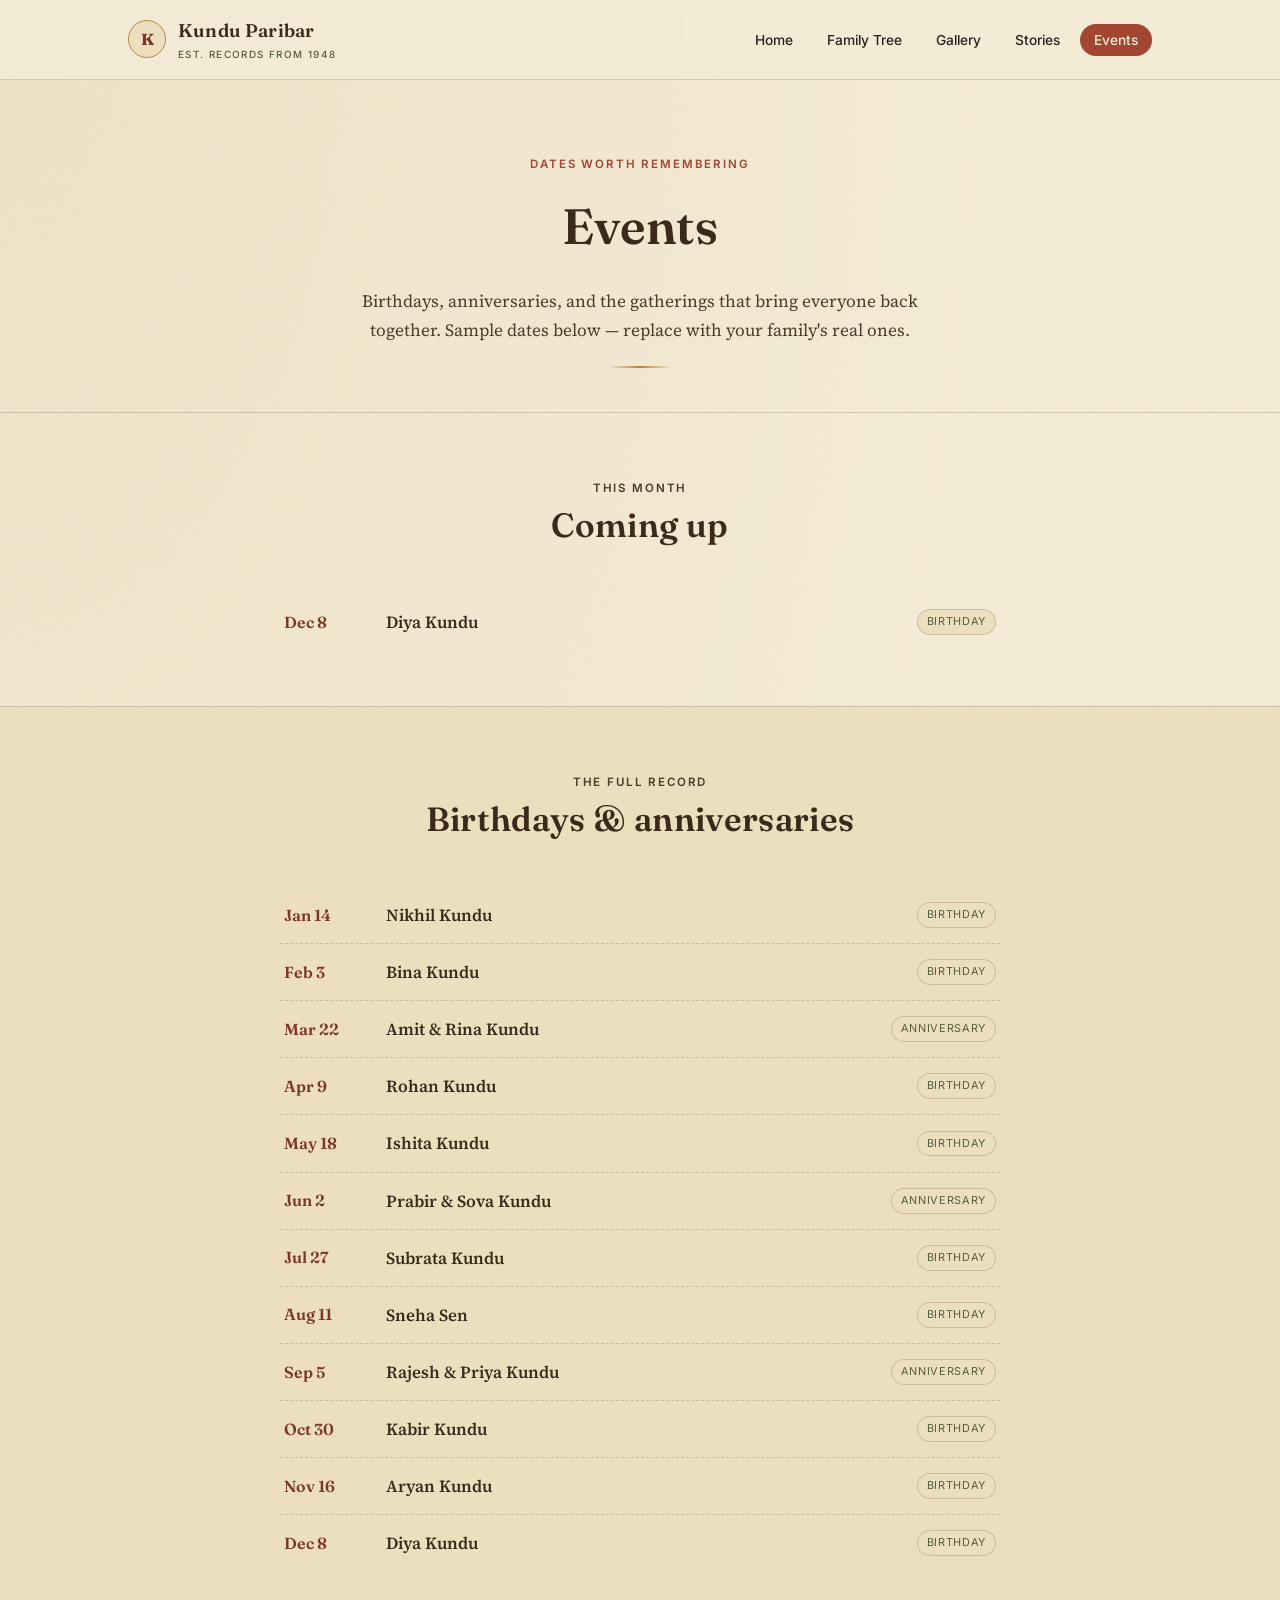
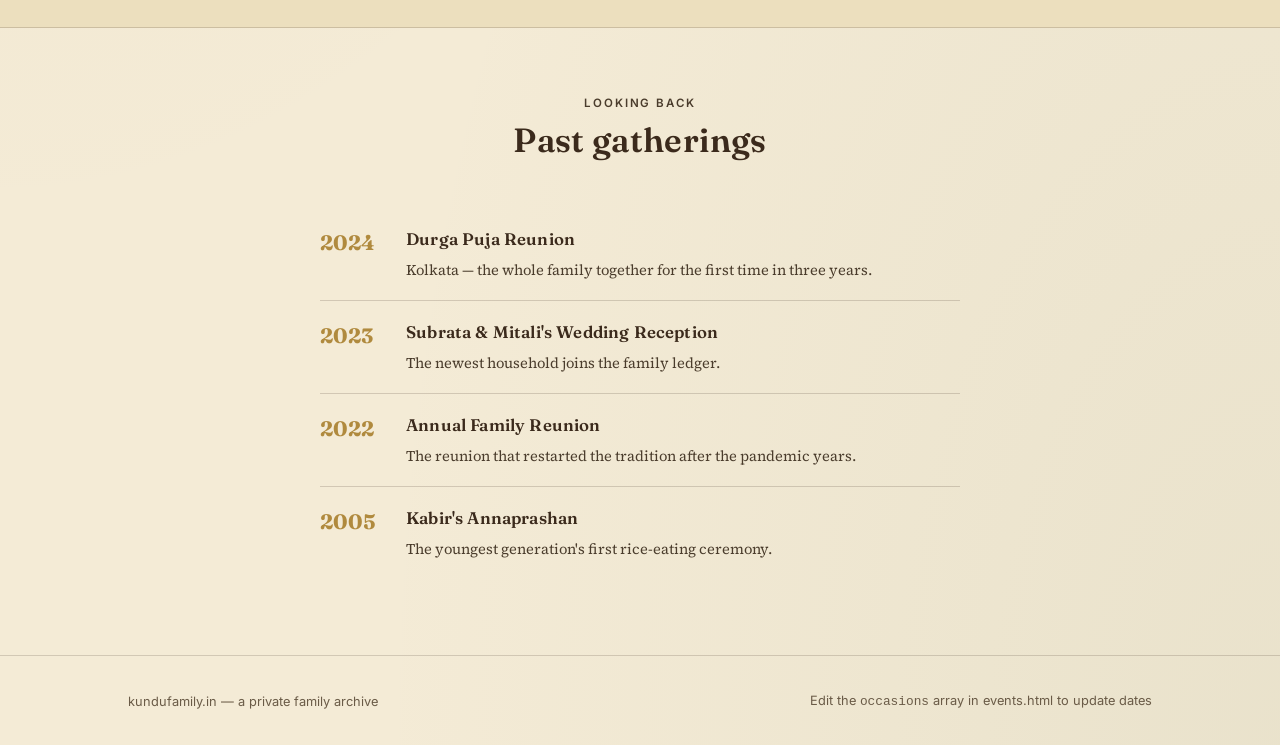
==== events.html @ 88c86d19 "Add files via upload" ====
<!DOCTYPE html>
<html lang="en">
<head>
<meta charset="UTF-8">
<meta name="viewport" content="width=device-width, initial-scale=1.0">
<title>Events — The Kundu Family</title>
<link rel="stylesheet" href="styles.css">
</head>
<body>

<header class="site-header">
  <div class="wrap">
    <a class="brand" href="index.html">
      <span class="brand-mark">K</span>
      <span class="brand-name">Kundu Paribar<small>Est. records from 1948</small></span>
    </a>
    <button class="nav-toggle" aria-expanded="false" aria-controls="primary-nav">Menu</button>
    <nav class="site-nav" id="primary-nav">
      <ul>
        <li><a href="index.html">Home</a></li>
        <li><a href="family-tree.html">Family Tree</a></li>
        <li><a href="gallery.html">Gallery</a></li>
        <li><a href="stories.html">Stories</a></li>
        <li><a href="events.html" class="active">Events</a></li>
      </ul>
    </nav>
  </div>
</header>

<section class="page-hero">
  <div class="wrap">
    <p class="eyebrow">Dates worth remembering</p>
    <h1>Events</h1>
    <p class="lede">Birthdays, anniversaries, and the gatherings that bring everyone back together. Sample dates below — replace with your family's real ones.</p>
    <div class="divider"></div>
  </div>
</section>

<section>
  <div class="wrap">
    <div class="section-head">
      <p class="eyebrow">This month</p>
      <h2>Coming up</h2>
    </div>
    <div class="ledger" id="upcoming-ledger"></div>
  </div>
</section>

<section class="alt">
  <div class="wrap">
    <div class="section-head">
      <p class="eyebrow">The full record</p>
      <h2>Birthdays &amp; anniversaries</h2>
    </div>
    <div class="ledger" id="all-ledger"></div>
  </div>
</section>

<section>
  <div class="wrap">
    <div class="section-head">
      <p class="eyebrow">Looking back</p>
      <h2>Past gatherings</h2>
    </div>
    <div class="timeline">
      <div class="tl-item">
        <span class="tl-year">2024</span>
        <div><h3>Durga Puja Reunion</h3><p>Kolkata — the whole family together for the first time in three years.</p></div>
      </div>
      <div class="tl-item">
        <span class="tl-year">2023</span>
        <div><h3>Subrata &amp; Mitali's Wedding Reception</h3><p>The newest household joins the family ledger.</p></div>
      </div>
      <div class="tl-item">
        <span class="tl-year">2022</span>
        <div><h3>Annual Family Reunion</h3><p>The reunion that restarted the tradition after the pandemic years.</p></div>
      </div>
      <div class="tl-item">
        <span class="tl-year">2005</span>
        <div><h3>Kabir's Annaprashan</h3><p>The youngest generation's first rice-eating ceremony.</p></div>
      </div>
    </div>
  </div>
</section>

<footer class="site-footer">
  <div class="wrap">
    <span class="foot-note">kundufamily.in — a private family archive</span>
    <span class="foot-note">Edit the <code>occasions</code> array in events.html to update dates</span>
  </div>
</footer>

<style>
  .ledger{ max-width: 720px; margin: 0 auto; }
  .ledger-row{
    display: flex; align-items: center; gap: 18px;
    padding: 14px 4px;
    border-bottom: 1px dashed var(--line);
  }
  .ledger-row:last-child{ border-bottom: none; }
  .ledger-date{
    font-family: var(--display); font-weight: 600; color: var(--brick-dark);
    width: 84px; flex-shrink: 0; font-size: 1rem;
  }
  .ledger-who{ font-family: var(--body); flex: 1; }
  .ledger-who .lname{ font-weight: 600; color: var(--walnut); }
  .ledger-tag{
    font-family: var(--utility); font-size: 0.68rem; letter-spacing: 0.06em; text-transform: uppercase;
    color: var(--sage-dark); background: var(--parchment); border: 1px solid var(--line);
    padding: 3px 9px; border-radius: 999px; flex-shrink: 0;
  }
  .empty-note{ font-family: var(--utility); font-size: 0.85rem; color: var(--sage-dark); text-align:center; padding: 20px 0; }

  .timeline{ max-width: 640px; margin: 0 auto; }
  .tl-item{ display: flex; gap: 22px; padding: 18px 0; border-bottom: 1px solid var(--line); }
  .tl-item:last-child{ border-bottom: none; }
  .tl-year{ font-family: var(--display); font-weight: 700; color: var(--gold); font-size: 1.3rem; width: 64px; flex-shrink: 0; }
  .tl-item h3{ font-size: 1.05rem; margin-bottom: 4px; }
  .tl-item p{ margin: 0; color: #4a3c2c; font-size: 0.92rem; }
</style>

<script>
  // ---- Occasions data ---------------------------------------------------
  // month/day only is enough for recurring birthdays & anniversaries.
  const occasions = [
    { month: 1, day: 14, name: "Nikhil Kundu", type: "Birthday" },
    { month: 2, day: 3,  name: "Bina Kundu", type: "Birthday" },
    { month: 3, day: 22, name: "Amit & Rina Kundu", type: "Anniversary" },
    { month: 4, day: 9,  name: "Rohan Kundu", type: "Birthday" },
    { month: 5, day: 18, name: "Ishita Kundu", type: "Birthday" },
    { month: 6, day: 2,  name: "Prabir & Sova Kundu", type: "Anniversary" },
    { month: 7, day: 27, name: "Subrata Kundu", type: "Birthday" },
    { month: 8, day: 11, name: "Sneha Sen", type: "Birthday" },
    { month: 9, day: 5,  name: "Rajesh & Priya Kundu", type: "Anniversary" },
    { month: 10, day: 30, name: "Kabir Kundu", type: "Birthday" },
    { month: 11, day: 16, name: "Aryan Kundu", type: "Birthday" },
    { month: 12, day: 8,  name: "Diya Kundu", type: "Birthday" }
  ];

  const monthNames = ["Jan","Feb","Mar","Apr","May","Jun","Jul","Aug","Sep","Oct","Nov","Dec"];

  function renderLedger(el, items) {
    if (!items.length) {
      el.innerHTML = `<p class="empty-note">Nothing here yet.</p>`;
      return;
    }
    el.innerHTML = items.map(o => `
      <div class="ledger-row">
        <span class="ledger-date">${monthNames[o.month-1]} ${o.day}</span>
        <span class="ledger-who"><span class="lname">${o.name}</span></span>
        <span class="ledger-tag">${o.type}</span>
      </div>
    `).join('');
  }

  const today = new Date();
  const thisMonth = today.getMonth() + 1;

  const upcoming = occasions
    .filter(o => o.month === thisMonth)
    .sort((a,b) => a.day - b.day);

  const all = [...occasions].sort((a,b) => a.month - b.month || a.day - b.day);

  renderLedger(document.getElementById('upcoming-ledger'), upcoming);
  renderLedger(document.getElementById('all-ledger'), all);

  document.querySelector('.nav-toggle').addEventListener('click', function(){
    var nav = document.getElementById('primary-nav');
    var open = nav.classList.toggle('open');
    this.setAttribute('aria-expanded', open);
  });
</script>
</body>
</html>
---- styles.css ----
/* ==========================================================================
   Kundu Family — shared design system
   Palette: aged parchment, walnut ink, brick terracotta, sage, tarnished gold
   Type: Fraunces (display) / Source Serif 4 (body) / Inter (utility)
   ========================================================================== */

@import url('https://fonts.googleapis.com/css2?family=Fraunces:opsz,wght@9..144,300;9..144,500;9..144,600;9..144,700&family=Source+Serif+4:ital,wght@0,400;0,600;1,400&family=Inter:wght@400;500;600&display=swap');

:root{
  --cream:        #F4EBD6;
  --parchment:    #ECDFBE;
  --parchment-2:  #E4D3A9;
  --walnut:       #3B2A1C;
  --ink:          #2A2118;
  --brick:        #A24632;
  --brick-dark:   #7E3625;
  --sage:         #6E7A52;
  --sage-dark:    #545E3E;
  --gold:         #B08A3E;
  --line:         rgba(59,42,28,0.18);
  --paper-shadow: 0 1px 2px rgba(59,42,28,0.08), 0 8px 24px rgba(59,42,28,0.10);

  --display: 'Fraunces', serif;
  --body: 'Source Serif 4', serif;
  --utility: 'Inter', sans-serif;
}

*, *::before, *::after{ box-sizing: border-box; }
html{ scroll-behavior: smooth; }

body{
  margin: 0;
  background:
    radial-gradient(ellipse at top left, rgba(176,138,62,0.10), transparent 55%),
    radial-gradient(ellipse at bottom right, rgba(110,122,82,0.08), transparent 50%),
    var(--cream);
  color: var(--ink);
  font-family: var(--body);
  font-size: 17px;
  line-height: 1.65;
}

/* subtle paper grain */
body::before{
  content: "";
  position: fixed;
  inset: 0;
  pointer-events: none;
  opacity: 0.5;
  z-index: 0;
  background-image: url("data:image/svg+xml,%3Csvg xmlns='http://www.w3.org/2000/svg' width='120' height='120'%3E%3Cfilter id='n'%3E%3CfeTurbulence type='fractalNoise' baseFrequency='0.9' numOctaves='2' stitchTiles='stitch'/%3E%3C/filter%3E%3Crect width='100%25' height='100%25' filter='url(%23n)' opacity='0.035'/%3E%3C/svg%3E");
}

h1, h2, h3, h4{
  font-family: var(--display);
  color: var(--walnut);
  margin: 0 0 0.4em;
  font-weight: 600;
  letter-spacing: 0.01em;
}

a{ color: inherit; }
img{ max-width: 100%; display: block; }

.eyebrow{
  font-family: var(--utility);
  font-size: 0.72rem;
  letter-spacing: 0.16em;
  text-transform: uppercase;
  color: var(--brick);
  font-weight: 600;
}

.wrap{
  max-width: 1080px;
  margin: 0 auto;
  padding: 0 28px;
  position: relative;
  z-index: 1;
}

/* ---------- header / nav ---------- */
.site-header{
  position: sticky;
  top: 0;
  z-index: 50;
  background: rgba(244,235,214,0.92);
  backdrop-filter: blur(6px);
  border-bottom: 1px solid var(--line);
}
.site-header .wrap{
  display: flex;
  align-items: center;
  justify-content: space-between;
  padding-top: 16px;
  padding-bottom: 16px;
}
.brand{
  display: flex;
  align-items: center;
  gap: 12px;
  text-decoration: none;
}
.brand-mark{
  width: 38px; height: 38px;
  border-radius: 50%;
  border: 1.5px solid var(--gold);
  display: flex; align-items: center; justify-content: center;
  font-family: var(--display);
  font-weight: 700;
  color: var(--brick-dark);
  font-size: 1rem;
  background: var(--parchment);
}
.brand-name{
  font-family: var(--display);
  font-weight: 600;
  font-size: 1.15rem;
  color: var(--walnut);
  letter-spacing: 0.01em;
}
.brand-name small{
  display: block;
  font-family: var(--utility);
  font-weight: 500;
  font-size: 0.62rem;
  letter-spacing: 0.14em;
  text-transform: uppercase;
  color: var(--sage-dark);
}

nav.site-nav ul{
  list-style: none;
  display: flex;
  gap: 6px;
  margin: 0; padding: 0;
}
nav.site-nav a{
  font-family: var(--utility);
  font-size: 0.86rem;
  font-weight: 500;
  text-decoration: none;
  color: var(--ink);
  padding: 8px 14px;
  border-radius: 999px;
  transition: background 0.2s ease, color 0.2s ease;
}
nav.site-nav a:hover{ background: var(--parchment-2); }
nav.site-nav a.active{
  background: var(--brick);
  color: var(--cream);
}
nav.site-nav a:focus-visible, a:focus-visible, button:focus-visible{
  outline: 2px solid var(--brick);
  outline-offset: 2px;
}

.nav-toggle{
  display: none;
  font-family: var(--utility);
  background: none;
  border: 1px solid var(--line);
  border-radius: 8px;
  padding: 8px 12px;
  font-size: 0.85rem;
  cursor: pointer;
}

/* ---------- hero / page header ---------- */
.page-hero{
  padding: 64px 0 44px;
  text-align: center;
  border-bottom: 1px solid var(--line);
}
.page-hero h1{
  font-size: clamp(2.1rem, 4vw, 3.1rem);
}
.page-hero p.lede{
  max-width: 620px;
  margin: 14px auto 0;
  font-size: 1.08rem;
  color: #4a3c2c;
}
.divider{
  width: 64px; height: 2px;
  margin: 22px auto 0;
  background: linear-gradient(90deg, transparent, var(--gold), transparent);
}

section{ padding: 56px 0; }
section.alt{ background: var(--parchment); border-top: 1px solid var(--line); border-bottom: 1px solid var(--line); }

.section-head{ text-align: center; margin-bottom: 40px; }
.section-head h2{ font-size: clamp(1.6rem, 3vw, 2.1rem); }
.section-head p{ color: #4a3c2c; max-width: 560px; margin: 10px auto 0; }

/* ---------- buttons ---------- */
.btn{
  display: inline-block;
  font-family: var(--utility);
  font-weight: 600;
  font-size: 0.88rem;
  text-decoration: none;
  padding: 12px 24px;
  border-radius: 999px;
  border: 1px solid transparent;
  cursor: pointer;
  transition: transform 0.15s ease, box-shadow 0.15s ease;
}
.btn-primary{ background: var(--brick); color: var(--cream); }
.btn-primary:hover{ transform: translateY(-1px); box-shadow: var(--paper-shadow); }
.btn-outline{ border-color: var(--walnut); color: var(--walnut); background: transparent; }
.btn-outline:hover{ background: var(--walnut); color: var(--cream); }

/* ---------- cards (general) ---------- */
.card{
  background: var(--cream);
  border: 1px solid var(--line);
  border-radius: 14px;
  box-shadow: var(--paper-shadow);
}

/* ---------- footer ---------- */
footer.site-footer{
  border-top: 1px solid var(--line);
  padding: 34px 0;
  margin-top: 20px;
}
footer.site-footer .wrap{
  display: flex; flex-wrap: wrap; gap: 12px;
  align-items: center; justify-content: space-between;
}
footer .foot-note{
  font-family: var(--utility);
  font-size: 0.8rem;
  color: #6a5b47;
}

@media (max-width: 760px){
  nav.site-nav{
    position: absolute;
    top: 100%; left: 0; right: 0;
    background: var(--cream);
    border-bottom: 1px solid var(--line);
    display: none;
    padding: 10px 20px 18px;
  }
  nav.site-nav.open{ display: block; }
  nav.site-nav ul{ flex-direction: column; gap: 2px; }
  .nav-toggle{ display: inline-block; }
}

@media (prefers-reduced-motion: reduce){
  *{ scroll-behavior: auto !important; animation: none !important; transition: none !important; }
}
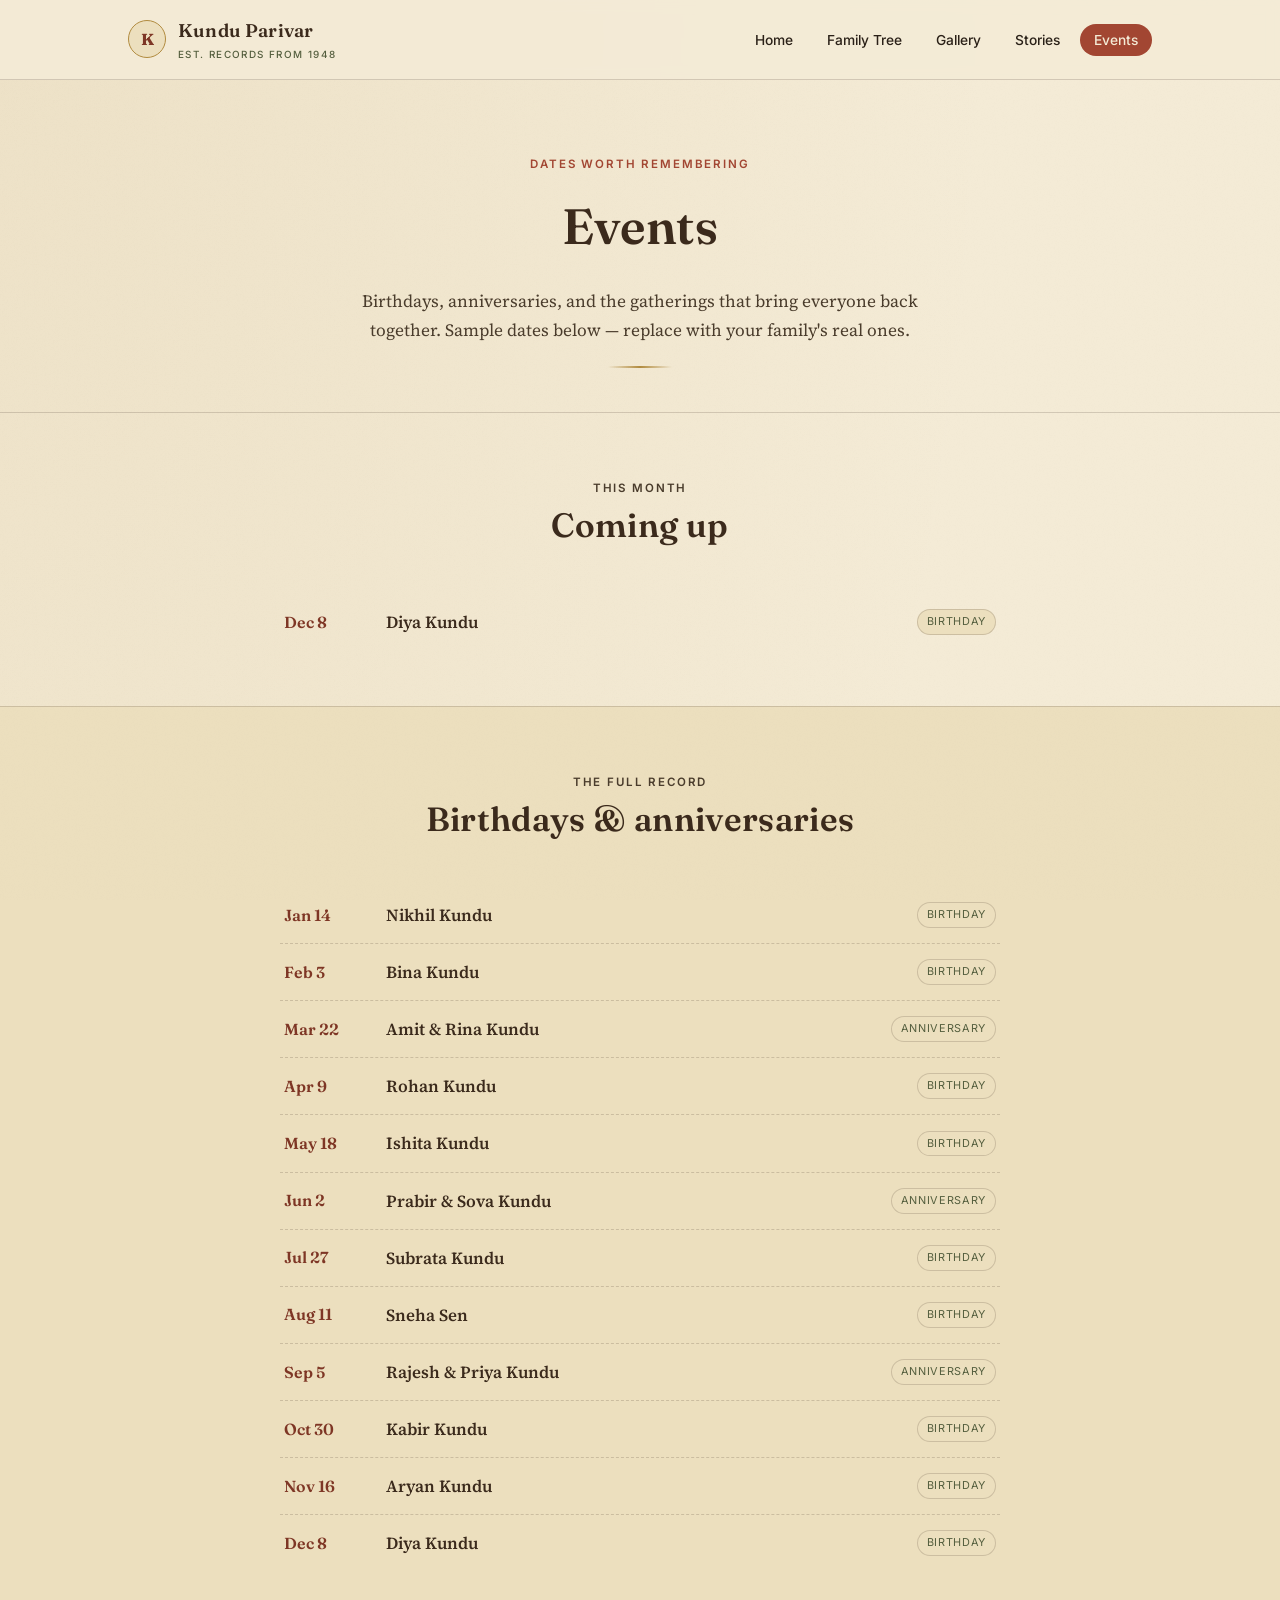
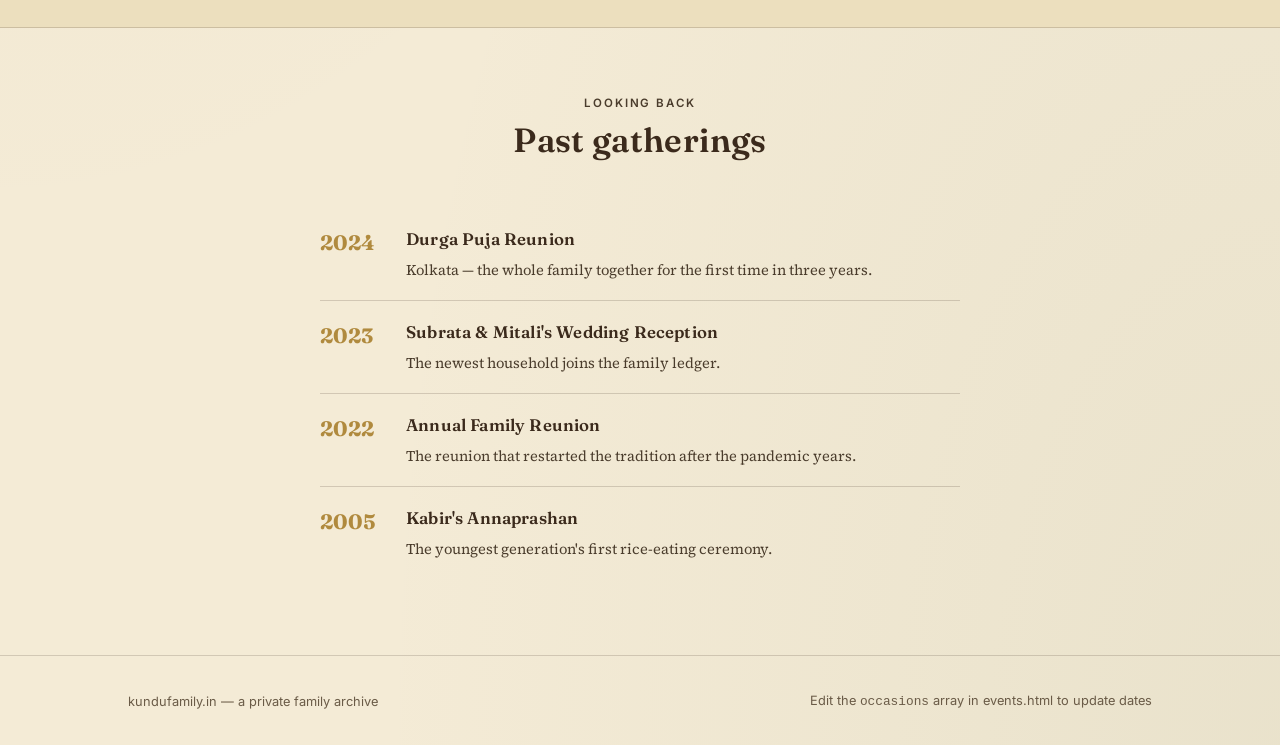
==== commit ffd6602e: "Update events.html" ====
--- a/events.html
+++ b/events.html
@@ -12,7 +12,7 @@
   <div class="wrap">
     <a class="brand" href="index.html">
       <span class="brand-mark">K</span>
-      <span class="brand-name">Kundu Paribar<small>Est. records from 1948</small></span>
+      <span class="brand-name">Kundu Parivar<small>Est. records from 1948</small></span>
     </a>
     <button class="nav-toggle" aria-expanded="false" aria-controls="primary-nav">Menu</button>
     <nav class="site-nav" id="primary-nav">
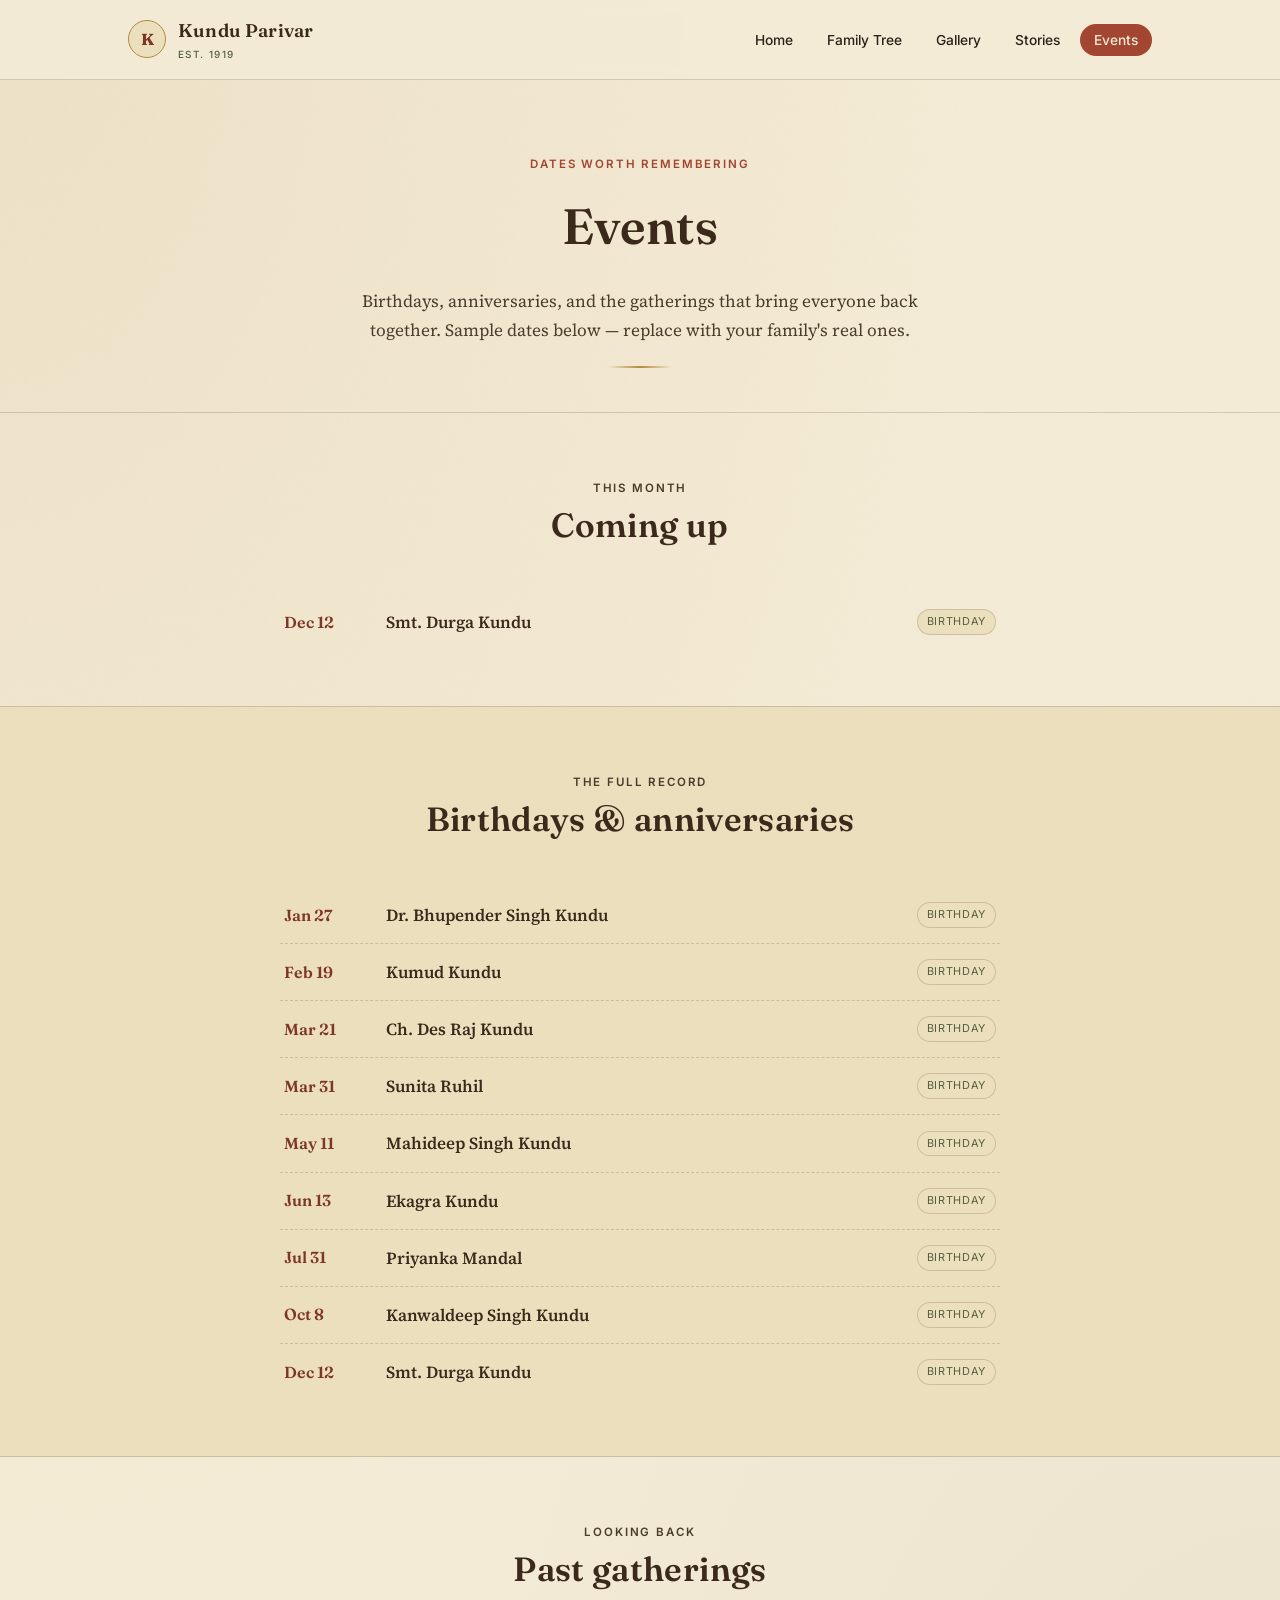
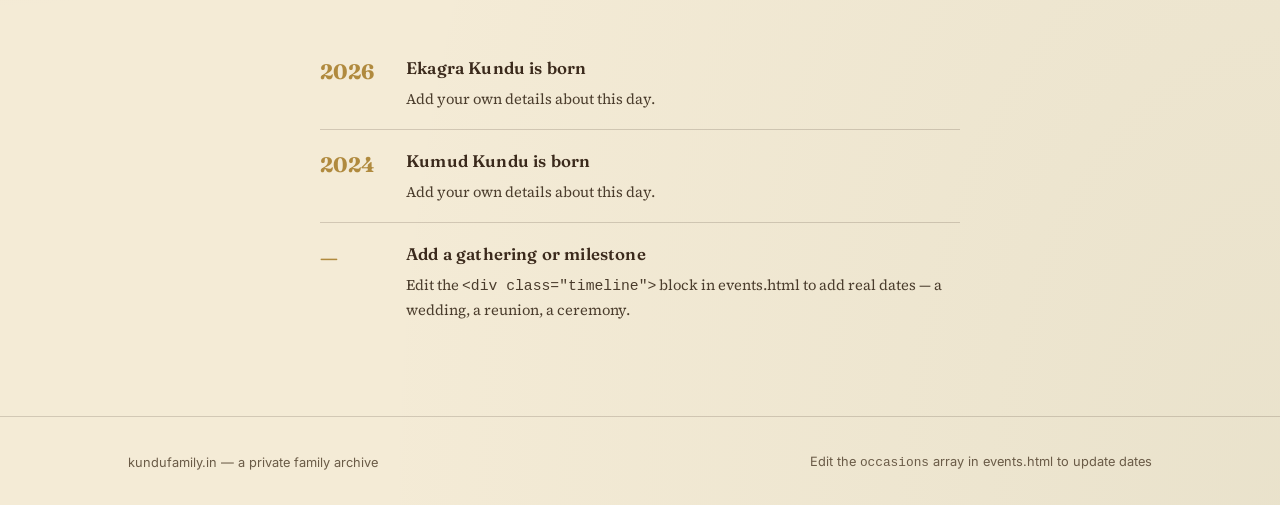
==== commit 0d958fcf: "Add files via upload" ====
--- a/events.html
+++ b/events.html
@@ -3,7 +3,7 @@
 <head>
 <meta charset="UTF-8">
 <meta name="viewport" content="width=device-width, initial-scale=1.0">
-<title>Events — The Kundu Family</title>
+<title>Events — Kundu Parivar</title>
 <link rel="stylesheet" href="styles.css">
 </head>
 <body>
@@ -12,7 +12,7 @@
   <div class="wrap">
     <a class="brand" href="index.html">
       <span class="brand-mark">K</span>
-      <span class="brand-name">Kundu Parivar<small>Est. records from 1948</small></span>
+      <span class="brand-name">Kundu Parivar<small>Est. 1919</small></span>
     </a>
     <button class="nav-toggle" aria-expanded="false" aria-controls="primary-nav">Menu</button>
     <nav class="site-nav" id="primary-nav">
@@ -64,20 +64,16 @@
     </div>
     <div class="timeline">
       <div class="tl-item">
-        <span class="tl-year">2024</span>
-        <div><h3>Durga Puja Reunion</h3><p>Kolkata — the whole family together for the first time in three years.</p></div>
+        <span class="tl-year">2026</span>
+        <div><h3>Ekagra Kundu is born</h3><p>Add your own details about this day.</p></div>
       </div>
       <div class="tl-item">
-        <span class="tl-year">2023</span>
-        <div><h3>Subrata &amp; Mitali's Wedding Reception</h3><p>The newest household joins the family ledger.</p></div>
+        <span class="tl-year">2024</span>
+        <div><h3>Kumud Kundu is born</h3><p>Add your own details about this day.</p></div>
       </div>
       <div class="tl-item">
-        <span class="tl-year">2022</span>
-        <div><h3>Annual Family Reunion</h3><p>The reunion that restarted the tradition after the pandemic years.</p></div>
-      </div>
-      <div class="tl-item">
-        <span class="tl-year">2005</span>
-        <div><h3>Kabir's Annaprashan</h3><p>The youngest generation's first rice-eating ceremony.</p></div>
+        <span class="tl-year">—</span>
+        <div><h3>Add a gathering or milestone</h3><p>Edit the <code>&lt;div class="timeline"&gt;</code> block in events.html to add real dates — a wedding, a reunion, a ceremony.</p></div>
       </div>
     </div>
   </div>
@@ -123,18 +119,16 @@
   // ---- Occasions data ---------------------------------------------------
   // month/day only is enough for recurring birthdays & anniversaries.
   const occasions = [
-    { month: 1, day: 14, name: "Nikhil Kundu", type: "Birthday" },
-    { month: 2, day: 3,  name: "Bina Kundu", type: "Birthday" },
-    { month: 3, day: 22, name: "Amit & Rina Kundu", type: "Anniversary" },
-    { month: 4, day: 9,  name: "Rohan Kundu", type: "Birthday" },
-    { month: 5, day: 18, name: "Ishita Kundu", type: "Birthday" },
-    { month: 6, day: 2,  name: "Prabir & Sova Kundu", type: "Anniversary" },
-    { month: 7, day: 27, name: "Subrata Kundu", type: "Birthday" },
-    { month: 8, day: 11, name: "Sneha Sen", type: "Birthday" },
-    { month: 9, day: 5,  name: "Rajesh & Priya Kundu", type: "Anniversary" },
-    { month: 10, day: 30, name: "Kabir Kundu", type: "Birthday" },
-    { month: 11, day: 16, name: "Aryan Kundu", type: "Birthday" },
-    { month: 12, day: 8,  name: "Diya Kundu", type: "Birthday" }
+    { month: 3, day: 21, name: "Ch. Des Raj Kundu", type: "Birthday" },
+    // Smt. Khajani Devi's date of birth is not on record — add it here once known.
+    { month: 1, day: 27, name: "Dr. Bhupender Singh Kundu", type: "Birthday" },
+    { month: 12, day: 12, name: "Smt. Durga Kundu", type: "Birthday" },
+    { month: 5, day: 11, name: "Mahideep Singh Kundu", type: "Birthday" },
+    { month: 7, day: 31, name: "Priyanka Mandal", type: "Birthday" },
+    { month: 2, day: 19, name: "Kumud Kundu", type: "Birthday" },
+    { month: 10, day: 8, name: "Kanwaldeep Singh Kundu", type: "Birthday" },
+    { month: 3, day: 31, name: "Sunita Ruhil", type: "Birthday" },
+    { month: 6, day: 13, name: "Ekagra Kundu", type: "Birthday" }
   ];
 
   const monthNames = ["Jan","Feb","Mar","Apr","May","Jun","Jul","Aug","Sep","Oct","Nov","Dec"];
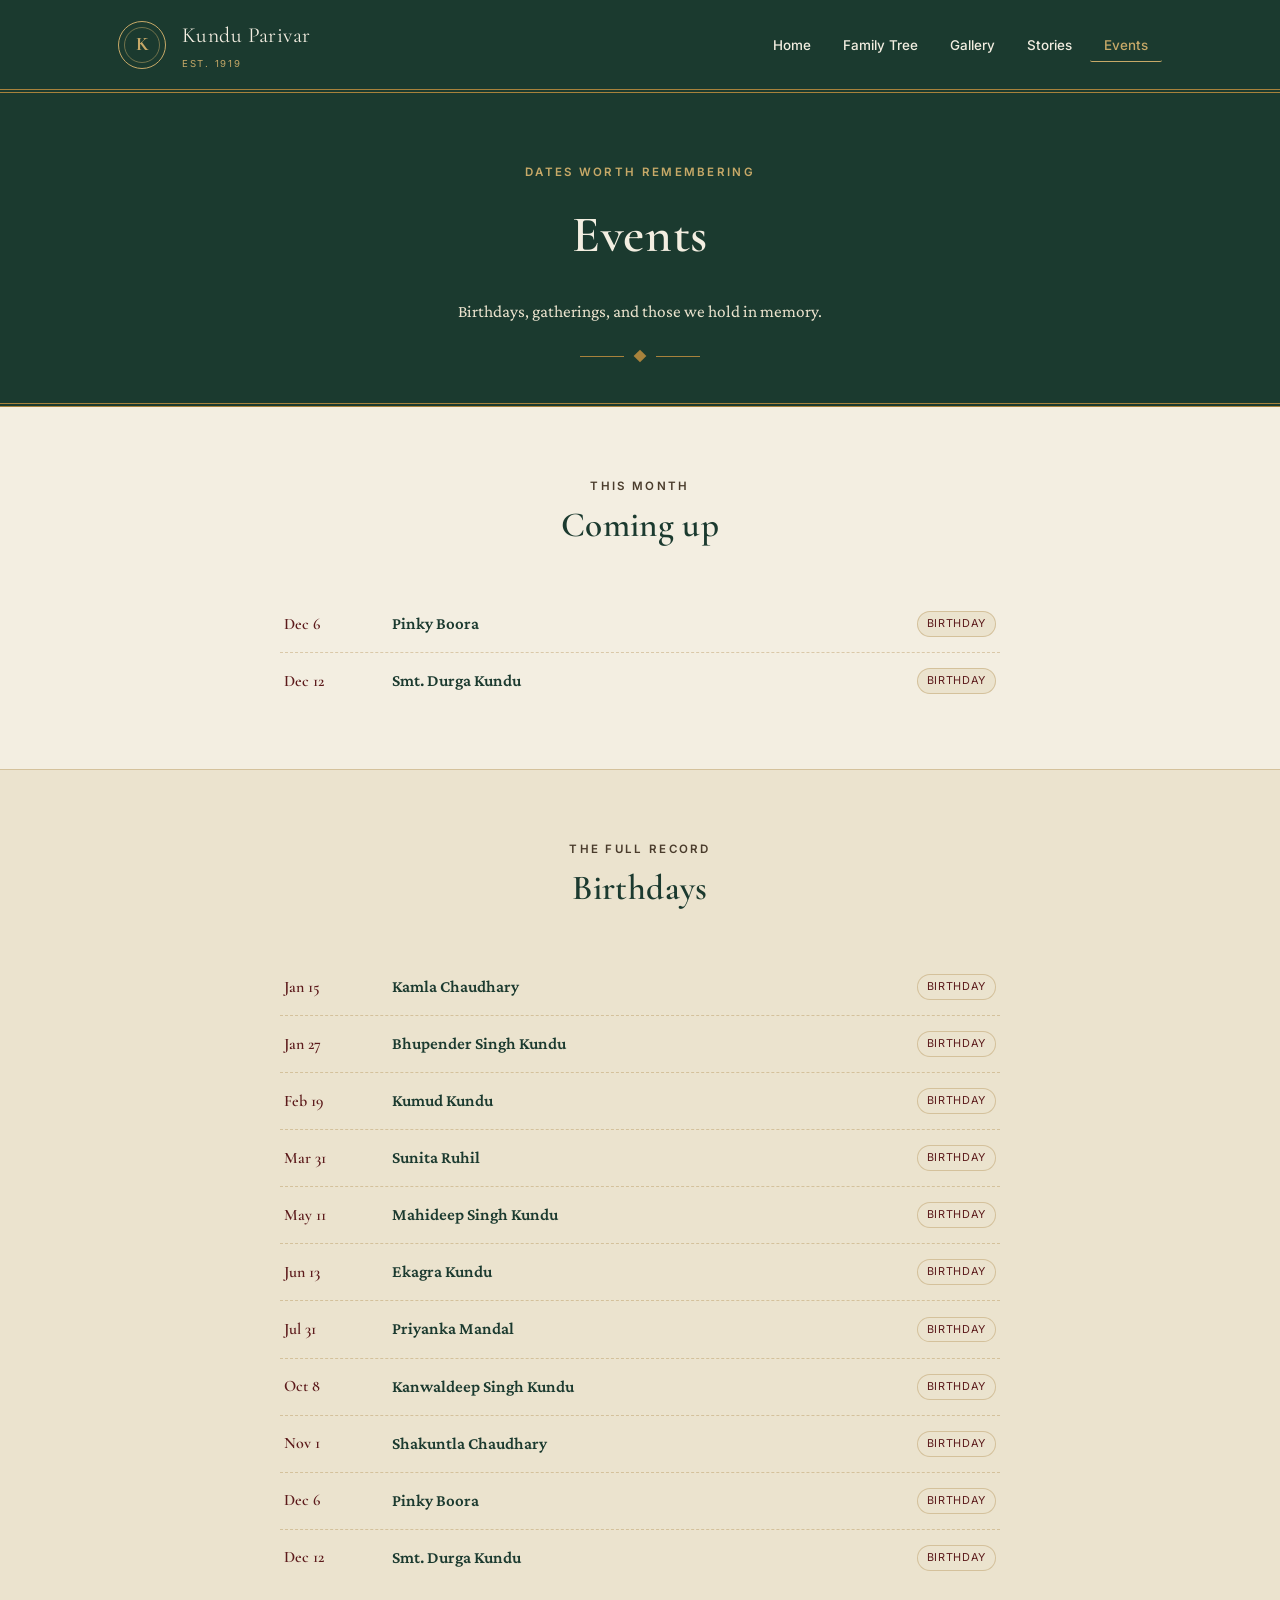
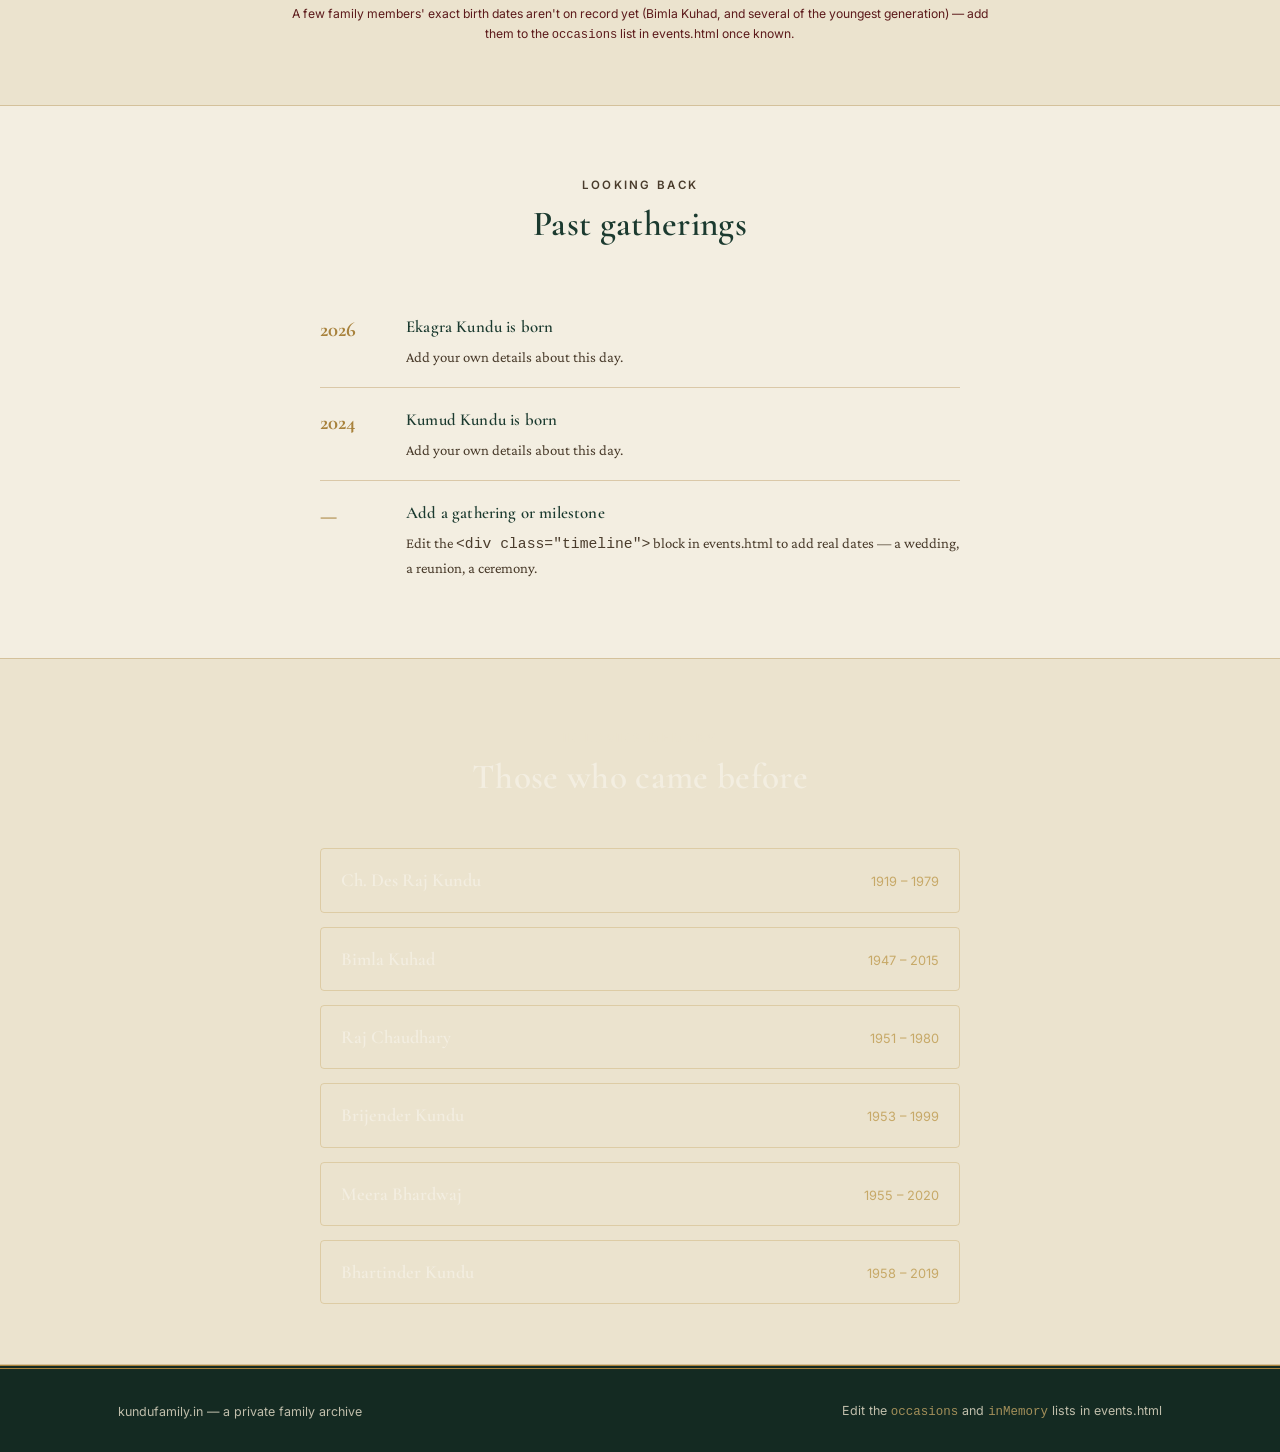
==== commit 5d6fb0a9: "Add files via upload" ====
--- a/events.html
+++ b/events.html
@@ -8,10 +8,10 @@
 </head>
 <body>
 
-<header class="site-header">
+<header class="masthead">
   <div class="wrap">
-    <a class="brand" href="index.html">
-      <span class="brand-mark">K</span>
+    <a class="brandline" href="index.html">
+      <span class="crest">K</span>
       <span class="brand-name">Kundu Parivar<small>Est. 1919</small></span>
     </a>
     <button class="nav-toggle" aria-expanded="false" aria-controls="primary-nav">Menu</button>
@@ -31,8 +31,8 @@
   <div class="wrap">
     <p class="eyebrow">Dates worth remembering</p>
     <h1>Events</h1>
-    <p class="lede">Birthdays, anniversaries, and the gatherings that bring everyone back together. Sample dates below — replace with your family's real ones.</p>
-    <div class="divider"></div>
+    <p class="lede">Birthdays, gatherings, and those we hold in memory.</p>
+    <div class="ornament"><span></span></div>
   </div>
 </section>
 
@@ -50,9 +50,10 @@
   <div class="wrap">
     <div class="section-head">
       <p class="eyebrow">The full record</p>
-      <h2>Birthdays &amp; anniversaries</h2>
+      <h2>Birthdays</h2>
     </div>
     <div class="ledger" id="all-ledger"></div>
+    <p class="ledger-footnote">A few family members' exact birth dates aren't on record yet (Bimla Kuhad, and several of the youngest generation) &mdash; add them to the <code>occasions</code> list in events.html once known.</p>
   </div>
 </section>
 
@@ -72,40 +73,44 @@
         <div><h3>Kumud Kundu is born</h3><p>Add your own details about this day.</p></div>
       </div>
       <div class="tl-item">
-        <span class="tl-year">—</span>
-        <div><h3>Add a gathering or milestone</h3><p>Edit the <code>&lt;div class="timeline"&gt;</code> block in events.html to add real dates — a wedding, a reunion, a ceremony.</p></div>
+        <span class="tl-year">&mdash;</span>
+        <div><h3>Add a gathering or milestone</h3><p>Edit the <code>&lt;div class="timeline"&gt;</code> block in events.html to add real dates &mdash; a wedding, a reunion, a ceremony.</p></div>
       </div>
     </div>
   </div>
 </section>
 
+<section class="alt memory-section">
+  <div class="wrap">
+    <div class="section-head">
+      <p class="eyebrow">In loving memory</p>
+      <h2>Those who came before</h2>
+    </div>
+    <div class="memory-list" id="memory-list"></div>
+  </div>
+</section>
+
 <footer class="site-footer">
   <div class="wrap">
-    <span class="foot-note">kundufamily.in — a private family archive</span>
-    <span class="foot-note">Edit the <code>occasions</code> array in events.html to update dates</span>
+    <span class="foot-note">kundufamily.in &mdash; a private family archive</span>
+    <span class="foot-note">Edit the <code>occasions</code> and <code>inMemory</code> lists in events.html</span>
   </div>
 </footer>
 
 <style>
   .ledger{ max-width: 720px; margin: 0 auto; }
-  .ledger-row{
-    display: flex; align-items: center; gap: 18px;
-    padding: 14px 4px;
-    border-bottom: 1px dashed var(--line);
-  }
+  .ledger-row{ display: flex; align-items: center; gap: 18px; padding: 14px 4px; border-bottom: 1px dashed var(--line); }
   .ledger-row:last-child{ border-bottom: none; }
-  .ledger-date{
-    font-family: var(--display); font-weight: 600; color: var(--brick-dark);
-    width: 84px; flex-shrink: 0; font-size: 1rem;
-  }
+  .ledger-date{ font-family: var(--display); font-weight: 600; color: var(--maroon); width: 90px; flex-shrink: 0; font-size: 1rem; }
   .ledger-who{ font-family: var(--body); flex: 1; }
-  .ledger-who .lname{ font-weight: 600; color: var(--walnut); }
+  .ledger-who .lname{ font-weight: 600; color: var(--green); }
   .ledger-tag{
     font-family: var(--utility); font-size: 0.68rem; letter-spacing: 0.06em; text-transform: uppercase;
-    color: var(--sage-dark); background: var(--parchment); border: 1px solid var(--line);
+    color: var(--maroon); background: var(--ivory-2); border: 1px solid var(--line);
     padding: 3px 9px; border-radius: 999px; flex-shrink: 0;
   }
-  .empty-note{ font-family: var(--utility); font-size: 0.85rem; color: var(--sage-dark); text-align:center; padding: 20px 0; }
+  .empty-note{ font-family: var(--utility); font-size: 0.85rem; color: var(--maroon); text-align:center; padding: 20px 0; }
+  .ledger-footnote{ max-width: 720px; margin: 18px auto 0; font-family: var(--utility); font-size: 0.76rem; color: var(--maroon); text-align: center; }
 
   .timeline{ max-width: 640px; margin: 0 auto; }
   .tl-item{ display: flex; gap: 22px; padding: 18px 0; border-bottom: 1px solid var(--line); }
@@ -113,31 +118,51 @@
   .tl-year{ font-family: var(--display); font-weight: 700; color: var(--gold); font-size: 1.3rem; width: 64px; flex-shrink: 0; }
   .tl-item h3{ font-size: 1.05rem; margin-bottom: 4px; }
   .tl-item p{ margin: 0; color: #4a3c2c; font-size: 0.92rem; }
+
+  .memory-section{ background: var(--green-deep); color: var(--ivory-2); }
+  .memory-section .eyebrow{ color: var(--gold-light); }
+  .memory-section h2{ color: var(--ivory); }
+  .memory-section .section-head p{ color: var(--ivory-2); }
+  .memory-list{ max-width: 640px; margin: 0 auto; display: grid; gap: 14px; }
+  .memory-card{
+    border: 1px solid rgba(199,169,104,0.4); border-radius: 4px; padding: 16px 20px;
+    display: flex; align-items: baseline; justify-content: space-between; gap: 14px;
+  }
+  .memory-card .m-name{ font-family: var(--display); font-size: 1.15rem; color: var(--ivory); font-weight: 600; }
+  .memory-card .m-years{ font-family: var(--utility); font-size: 0.8rem; color: var(--gold-light); flex-shrink: 0; }
 </style>
 
 <script>
   // ---- Occasions data ---------------------------------------------------
-  // month/day only is enough for recurring birthdays & anniversaries.
+  // Only living family members with a known day + month appear here.
   const occasions = [
-    { month: 3, day: 21, name: "Ch. Des Raj Kundu", type: "Birthday" },
-    // Smt. Khajani Devi's date of birth is not on record — add it here once known.
-    { month: 1, day: 27, name: "Dr. Bhupender Singh Kundu", type: "Birthday" },
-    { month: 12, day: 12, name: "Smt. Durga Kundu", type: "Birthday" },
+    { month: 1, day: 27, name: "Bhupender Singh Kundu", type: "Birthday" },
+    { month: 1, day: 15, name: "Kamla Chaudhary", type: "Birthday" },
+    { month: 2, day: 19, name: "Kumud Kundu", type: "Birthday" },
+    { month: 3, day: 31, name: "Sunita Ruhil", type: "Birthday" },
     { month: 5, day: 11, name: "Mahideep Singh Kundu", type: "Birthday" },
+    { month: 6, day: 13, name: "Ekagra Kundu", type: "Birthday" },
     { month: 7, day: 31, name: "Priyanka Mandal", type: "Birthday" },
-    { month: 2, day: 19, name: "Kumud Kundu", type: "Birthday" },
-    { month: 10, day: 8, name: "Kanwaldeep Singh Kundu", type: "Birthday" },
-    { month: 3, day: 31, name: "Sunita Ruhil", type: "Birthday" },
-    { month: 6, day: 13, name: "Ekagra Kundu", type: "Birthday" }
+    { month: 10, day: 8,  name: "Kanwaldeep Singh Kundu", type: "Birthday" },
+    { month: 11, day: 1,  name: "Shakuntla Chaudhary", type: "Birthday" },
+    { month: 12, day: 6,  name: "Pinky Boora", type: "Birthday" },
+    { month: 12, day: 12, name: "Smt. Durga Kundu", type: "Birthday" }
+  ];
+
+  // ---- In loving memory ---------------------------------------------------
+  const inMemory = [
+    { name: "Ch. Des Raj Kundu", years: "1919 &ndash; 1979" },
+    { name: "Bimla Kuhad", years: "1947 &ndash; 2015" },
+    { name: "Raj Chaudhary", years: "1951 &ndash; 1980" },
+    { name: "Brijender Kundu", years: "1953 &ndash; 1999" },
+    { name: "Meera Bhardwaj", years: "1955 &ndash; 2020" },
+    { name: "Bhartinder Kundu", years: "1958 &ndash; 2019" }
   ];
 
   const monthNames = ["Jan","Feb","Mar","Apr","May","Jun","Jul","Aug","Sep","Oct","Nov","Dec"];
 
   function renderLedger(el, items) {
-    if (!items.length) {
-      el.innerHTML = `<p class="empty-note">Nothing here yet.</p>`;
-      return;
-    }
+    if (!items.length) { el.innerHTML = `<p class="empty-note">Nothing here yet.</p>`; return; }
     el.innerHTML = items.map(o => `
       <div class="ledger-row">
         <span class="ledger-date">${monthNames[o.month-1]} ${o.day}</span>
@@ -150,14 +175,18 @@
   const today = new Date();
   const thisMonth = today.getMonth() + 1;
 
-  const upcoming = occasions
-    .filter(o => o.month === thisMonth)
-    .sort((a,b) => a.day - b.day);
-
+  const upcoming = occasions.filter(o => o.month === thisMonth).sort((a,b) => a.day - b.day);
   const all = [...occasions].sort((a,b) => a.month - b.month || a.day - b.day);
 
   renderLedger(document.getElementById('upcoming-ledger'), upcoming);
   renderLedger(document.getElementById('all-ledger'), all);
+
+  document.getElementById('memory-list').innerHTML = inMemory.map(p => `
+    <div class="memory-card">
+      <span class="m-name">${p.name}</span>
+      <span class="m-years">${p.years}</span>
+    </div>
+  `).join('');
 
   document.querySelector('.nav-toggle').addEventListener('click', function(){
     var nav = document.getElementById('primary-nav');
--- a/styles.css
+++ b/styles.css
@@ -1,27 +1,27 @@
 /* ==========================================================================
-   Kundu Family — shared design system
-   Palette: aged parchment, walnut ink, brick terracotta, sage, tarnished gold
-   Type: Fraunces (display) / Source Serif 4 (body) / Inter (utility)
+   Kundu Parivar — shared design system
+   Direction: elegant & formal — a family register, not a scrapbook.
+   Palette: deep bottle green, oxblood maroon, brass gold, ivory, ink.
+   Type: Cormorant Garamond (display) / Crimson Pro (body) / Inter (utility)
    ========================================================================== */
 
-@import url('https://fonts.googleapis.com/css2?family=Fraunces:opsz,wght@9..144,300;9..144,500;9..144,600;9..144,700&family=Source+Serif+4:ital,wght@0,400;0,600;1,400&family=Inter:wght@400;500;600&display=swap');
+@import url('https://fonts.googleapis.com/css2?family=Cormorant+Garamond:ital,wght@0,500;0,600;0,700;1,500&family=Crimson+Pro:ital,wght@0,400;0,600;1,400&family=Inter:wght@400;500;600&display=swap');
 
 :root{
-  --cream:        #F4EBD6;
-  --parchment:    #ECDFBE;
-  --parchment-2:  #E4D3A9;
-  --walnut:       #3B2A1C;
-  --ink:          #2A2118;
-  --brick:        #A24632;
-  --brick-dark:   #7E3625;
-  --sage:         #6E7A52;
-  --sage-dark:    #545E3E;
-  --gold:         #B08A3E;
-  --line:         rgba(59,42,28,0.18);
-  --paper-shadow: 0 1px 2px rgba(59,42,28,0.08), 0 8px 24px rgba(59,42,28,0.10);
+  --green:      #1B3A2F;
+  --green-2:    #234A3C;
+  --green-deep: #142A22;
+  --maroon:     #5C1A1B;
+  --gold:       #A8823C;
+  --gold-light: #C7A968;
+  --ivory:      #F3EEE1;
+  --ivory-2:    #EBE3CE;
+  --ink:        #211C16;
+  --line:       rgba(168,130,60,0.35);
+  --shadow:     0 2px 10px rgba(27,58,47,0.10), 0 10px 28px rgba(27,58,47,0.08);
 
-  --display: 'Fraunces', serif;
-  --body: 'Source Serif 4', serif;
+  --display: 'Cormorant Garamond', serif;
+  --body: 'Crimson Pro', serif;
   --utility: 'Inter', sans-serif;
 }
 
@@ -30,224 +30,162 @@
 
 body{
   margin: 0;
-  background:
-    radial-gradient(ellipse at top left, rgba(176,138,62,0.10), transparent 55%),
-    radial-gradient(ellipse at bottom right, rgba(110,122,82,0.08), transparent 50%),
-    var(--cream);
+  background: var(--ivory);
   color: var(--ink);
   font-family: var(--body);
   font-size: 17px;
   line-height: 1.65;
 }
 
-/* subtle paper grain */
-body::before{
-  content: "";
-  position: fixed;
-  inset: 0;
-  pointer-events: none;
-  opacity: 0.5;
-  z-index: 0;
-  background-image: url("data:image/svg+xml,%3Csvg xmlns='http://www.w3.org/2000/svg' width='120' height='120'%3E%3Cfilter id='n'%3E%3CfeTurbulence type='fractalNoise' baseFrequency='0.9' numOctaves='2' stitchTiles='stitch'/%3E%3C/filter%3E%3Crect width='100%25' height='100%25' filter='url(%23n)' opacity='0.035'/%3E%3C/svg%3E");
-}
-
 h1, h2, h3, h4{
   font-family: var(--display);
-  color: var(--walnut);
+  color: var(--green);
+  font-weight: 600;
   margin: 0 0 0.4em;
-  font-weight: 600;
   letter-spacing: 0.01em;
 }
-
 a{ color: inherit; }
 img{ max-width: 100%; display: block; }
+code{ font-family: 'SFMono-Regular', Consolas, monospace; }
+
+.wrap{ max-width: 1100px; margin: 0 auto; padding: 0 28px; }
 
 .eyebrow{
   font-family: var(--utility);
   font-size: 0.72rem;
-  letter-spacing: 0.16em;
+  letter-spacing: 0.2em;
   text-transform: uppercase;
-  color: var(--brick);
+  color: var(--maroon);
   font-weight: 600;
 }
 
-.wrap{
-  max-width: 1080px;
-  margin: 0 auto;
-  padding: 0 28px;
-  position: relative;
-  z-index: 1;
+/* ---------- letterhead header ---------- */
+.masthead{
+  position: sticky; top: 0; z-index: 50;
+  background: var(--green);
+  color: var(--ivory);
+  border-bottom: 4px double var(--gold);
+}
+.masthead .wrap{
+  display: flex; align-items: center; justify-content: space-between;
+  padding: 18px 28px;
+}
+.brandline{ display: flex; align-items: center; gap: 16px; text-decoration: none; color: var(--ivory); }
+.crest{
+  width: 48px; height: 48px; border-radius: 50%;
+  border: 1.5px solid var(--gold-light);
+  display: flex; align-items: center; justify-content: center;
+  font-family: var(--display); font-weight: 700; font-size: 1.2rem; color: var(--gold-light);
+  position: relative; flex-shrink: 0;
+}
+.crest::before{ content:""; position:absolute; inset:5px; border:1px solid rgba(199,169,104,0.5); border-radius:50%; }
+.brand-name{ font-family: var(--display); font-size: 1.35rem; letter-spacing: 0.02em; }
+.brand-name small{
+  display: block; font-family: var(--utility); font-size: 0.6rem; letter-spacing: 0.18em;
+  text-transform: uppercase; color: var(--gold-light); margin-top: 2px;
 }
 
-/* ---------- header / nav ---------- */
-.site-header{
-  position: sticky;
-  top: 0;
-  z-index: 50;
-  background: rgba(244,235,214,0.92);
-  backdrop-filter: blur(6px);
-  border-bottom: 1px solid var(--line);
+nav.site-nav ul{ list-style: none; display: flex; gap: 4px; margin: 0; padding: 0; }
+nav.site-nav a{
+  font-family: var(--utility); font-size: 0.84rem; font-weight: 500;
+  text-decoration: none; color: var(--ivory); padding: 8px 14px; border-radius: 2px;
+  border-bottom: 1px solid transparent;
+  transition: border-color 0.2s ease, color 0.2s ease;
 }
-.site-header .wrap{
-  display: flex;
-  align-items: center;
-  justify-content: space-between;
-  padding-top: 16px;
-  padding-bottom: 16px;
-}
-.brand{
-  display: flex;
-  align-items: center;
-  gap: 12px;
-  text-decoration: none;
-}
-.brand-mark{
-  width: 38px; height: 38px;
-  border-radius: 50%;
-  border: 1.5px solid var(--gold);
-  display: flex; align-items: center; justify-content: center;
-  font-family: var(--display);
-  font-weight: 700;
-  color: var(--brick-dark);
-  font-size: 1rem;
-  background: var(--parchment);
-}
-.brand-name{
-  font-family: var(--display);
-  font-weight: 600;
-  font-size: 1.15rem;
-  color: var(--walnut);
-  letter-spacing: 0.01em;
-}
-.brand-name small{
-  display: block;
-  font-family: var(--utility);
-  font-weight: 500;
-  font-size: 0.62rem;
-  letter-spacing: 0.14em;
-  text-transform: uppercase;
-  color: var(--sage-dark);
-}
-
-nav.site-nav ul{
-  list-style: none;
-  display: flex;
-  gap: 6px;
-  margin: 0; padding: 0;
-}
-nav.site-nav a{
-  font-family: var(--utility);
-  font-size: 0.86rem;
-  font-weight: 500;
-  text-decoration: none;
-  color: var(--ink);
-  padding: 8px 14px;
-  border-radius: 999px;
-  transition: background 0.2s ease, color 0.2s ease;
-}
-nav.site-nav a:hover{ background: var(--parchment-2); }
-nav.site-nav a.active{
-  background: var(--brick);
-  color: var(--cream);
-}
+nav.site-nav a:hover{ border-color: var(--gold-light); }
+nav.site-nav a.active{ color: var(--gold-light); border-color: var(--gold-light); }
 nav.site-nav a:focus-visible, a:focus-visible, button:focus-visible{
-  outline: 2px solid var(--brick);
-  outline-offset: 2px;
+  outline: 2px solid var(--gold-light); outline-offset: 2px;
 }
 
 .nav-toggle{
   display: none;
-  font-family: var(--utility);
-  background: none;
-  border: 1px solid var(--line);
-  border-radius: 8px;
-  padding: 8px 12px;
-  font-size: 0.85rem;
-  cursor: pointer;
+  font-family: var(--utility); background: none; color: var(--ivory);
+  border: 1px solid var(--gold-light); border-radius: 4px;
+  padding: 7px 12px; font-size: 0.82rem; cursor: pointer;
 }
 
-/* ---------- hero / page header ---------- */
+/* ---------- page hero / title-page treatment ---------- */
 .page-hero{
-  padding: 64px 0 44px;
   text-align: center;
-  border-bottom: 1px solid var(--line);
+  padding: 58px 0 40px;
+  background: var(--green);
+  color: var(--ivory);
+  border-bottom: 4px double var(--gold);
 }
+.page-hero .eyebrow{ color: var(--gold-light); }
 .page-hero h1{
-  font-size: clamp(2.1rem, 4vw, 3.1rem);
+  color: var(--ivory);
+  font-size: clamp(2.2rem, 4vw, 3.2rem);
+  margin-top: 8px;
 }
 .page-hero p.lede{
-  max-width: 620px;
-  margin: 14px auto 0;
-  font-size: 1.08rem;
-  color: #4a3c2c;
+  max-width: 640px; margin: 14px auto 0;
+  font-size: 1.08rem; color: var(--ivory-2);
 }
-.divider{
-  width: 64px; height: 2px;
-  margin: 22px auto 0;
-  background: linear-gradient(90deg, transparent, var(--gold), transparent);
+.ornament{ margin: 22px auto 0; width: 120px; height: 14px; position: relative; }
+.ornament::before, .ornament::after{
+  content: ""; position: absolute; top: 50%; width: 44px; height: 1px; background: var(--gold);
+}
+.ornament::before{ left: 0; }
+.ornament::after{ right: 0; }
+.ornament span{
+  position: absolute; left: 50%; top: 50%; transform: translate(-50%,-50%) rotate(45deg);
+  width: 9px; height: 9px; background: var(--gold);
 }
 
-section{ padding: 56px 0; }
-section.alt{ background: var(--parchment); border-top: 1px solid var(--line); border-bottom: 1px solid var(--line); }
+section{ padding: 60px 0; }
+section.alt{ background: var(--ivory-2); border-top: 1px solid var(--line); border-bottom: 1px solid var(--line); }
 
-.section-head{ text-align: center; margin-bottom: 40px; }
-.section-head h2{ font-size: clamp(1.6rem, 3vw, 2.1rem); }
-.section-head p{ color: #4a3c2c; max-width: 560px; margin: 10px auto 0; }
+.section-head{ text-align: center; margin-bottom: 42px; }
+.section-head h2{ font-size: clamp(1.7rem, 3vw, 2.2rem); }
+.section-head p{ color: #4a3c2c; max-width: 580px; margin: 10px auto 0; }
 
 /* ---------- buttons ---------- */
 .btn{
-  display: inline-block;
-  font-family: var(--utility);
-  font-weight: 600;
-  font-size: 0.88rem;
-  text-decoration: none;
-  padding: 12px 24px;
-  border-radius: 999px;
-  border: 1px solid transparent;
-  cursor: pointer;
-  transition: transform 0.15s ease, box-shadow 0.15s ease;
+  display: inline-block; font-family: var(--utility); font-weight: 600; font-size: 0.86rem;
+  text-decoration: none; padding: 12px 26px; border-radius: 2px; border: 1px solid transparent;
+  cursor: pointer; transition: transform 0.15s ease, box-shadow 0.15s ease;
 }
-.btn-primary{ background: var(--brick); color: var(--cream); }
-.btn-primary:hover{ transform: translateY(-1px); box-shadow: var(--paper-shadow); }
-.btn-outline{ border-color: var(--walnut); color: var(--walnut); background: transparent; }
-.btn-outline:hover{ background: var(--walnut); color: var(--cream); }
+.btn-primary{ background: var(--maroon); color: var(--ivory); }
+.btn-primary:hover{ transform: translateY(-1px); box-shadow: var(--shadow); }
+.btn-outline{ border-color: var(--gold); color: var(--green); background: transparent; }
+.btn-outline:hover{ background: var(--green); color: var(--ivory); border-color: var(--green); }
 
-/* ---------- cards (general) ---------- */
+/* ---------- certificate-style card ---------- */
 .card{
-  background: var(--cream);
+  background: var(--ivory);
   border: 1px solid var(--line);
-  border-radius: 14px;
-  box-shadow: var(--paper-shadow);
+  outline: 1px solid var(--line);
+  outline-offset: 3px;
+  border-radius: 4px;
+  box-shadow: var(--shadow);
 }
 
 /* ---------- footer ---------- */
 footer.site-footer{
-  border-top: 1px solid var(--line);
-  padding: 34px 0;
-  margin-top: 20px;
+  background: var(--green-deep);
+  color: var(--ivory-2);
+  padding: 32px 0;
+  border-top: 4px double var(--gold);
 }
 footer.site-footer .wrap{
-  display: flex; flex-wrap: wrap; gap: 12px;
-  align-items: center; justify-content: space-between;
+  display: flex; flex-wrap: wrap; gap: 12px; align-items: center; justify-content: space-between;
 }
-footer .foot-note{
-  font-family: var(--utility);
-  font-size: 0.8rem;
-  color: #6a5b47;
-}
+footer .foot-note{ font-family: var(--utility); font-size: 0.78rem; color: var(--ivory-2); opacity: 0.8; }
+footer code{ color: var(--gold-light); }
 
 @media (max-width: 760px){
   nav.site-nav{
-    position: absolute;
-    top: 100%; left: 0; right: 0;
-    background: var(--cream);
-    border-bottom: 1px solid var(--line);
-    display: none;
-    padding: 10px 20px 18px;
+    position: absolute; top: 100%; left: 0; right: 0;
+    background: var(--green); border-bottom: 3px double var(--gold);
+    display: none; padding: 8px 20px 16px;
   }
   nav.site-nav.open{ display: block; }
   nav.site-nav ul{ flex-direction: column; gap: 2px; }
   .nav-toggle{ display: inline-block; }
+  .masthead{ position: sticky; }
+  .masthead .wrap{ position: relative; }
 }
 
 @media (prefers-reduced-motion: reduce){
